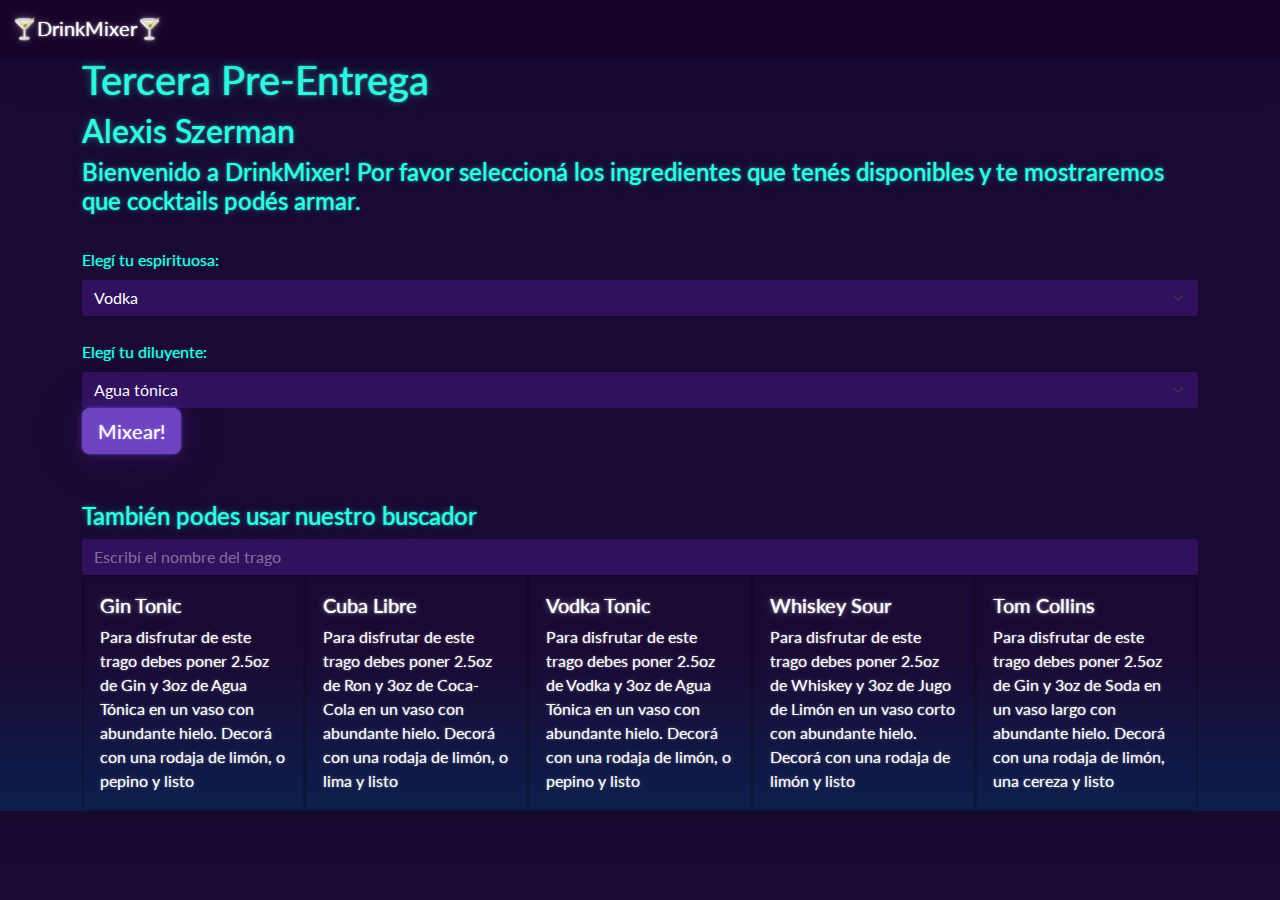
==== index.html @ ff7a6e4b "terceraPreentrega 005 - incluyendo validacion de la busqueda" ====
<!DOCTYPE html>
<html lang="en">

<head>
    <meta charset="UTF-8">
    <meta http-equiv="X-UA-Compatible" content="IE=edge">
    <meta name="viewport" content="width=device-width, initial-scale=1.0">
    <!-- Bootstrap linkeado -->
    <link rel="stylesheet" href="bootstrap.css">
    <title>🍸DrinkMixer🍸</title>
</head>

<body>
    <nav class="navbar navbar-expand-lg navbar-dark bg-dark">
        <div class="container-fluid">
          <a class="navbar-brand" href="#">🍸DrinkMixer🍸</a>
          <!-- <button type="button" class="btn btn-outline-light">Mis ingredientes</button> -->
        </div>
    </nav>

<div class="container">
    <h1>Tercera Pre-Entrega</h1>
    <h2>Alexis Szerman</h2>

    <h4>Bienvenido a DrinkMixer! Por favor seleccioná los ingredientes que tenés disponibles y te mostraremos que
        cocktails podés armar.</h4>

<form>
<!-- Dropdowns para elegir los ingredientes del trago con sus respectivos values -->

  <div class="form-group">
    <label class="form-label mt-4">Elegí tu espirituosa:</label>
    <select class="form-select" id="spirit">
      <option value="Vodka">Vodka</option>
      <option value="Ron">Ron</option>
      <option value="Gin">Gin</option>
      <option value="Whiskey">Whiskey</option>
      <option value="Tequila">Tequila</option>
    </select>
  </div>

  <div class="form-group">
    <label class="form-label mt-4">Elegí tu diluyente:</label>
        <select class="form-select" id="mixer">
          <option value="Agua Tónica">Agua tónica</option>
          <option value="Coca-Cola">Coca-Cola</option>
          <option value="Limonada">Limonada</option>
          <option value="Soda">Soda</option>
        </select>
  </div>
</form>

<button type="submit" class="btn btn-primary btn-lg btn-mix">Mixear!</button>
<div class="selector mt-5"></div>  

</div>
    


<div class="container">
  <h4>También podes usar nuestro buscador</h4>
  <input class="form-control me-sm-2" type="search" id="inputSearch" placeholder="Escribí el nombre del trago">
<div class="cocktail-cards d-flex"></div>
<div class="cocktail-cards-error"></div>

</div>


    <script src="https://cdn.jsdelivr.net/npm/bootstrap@5.3.0-alpha1/dist/js/bootstrap.bundle.min.js"
        integrity="sha384-w76AqPfDkMBDXo30jS1Sgez6pr3x5MlQ1ZAGC+nuZB+EYdgRZgiwxhTBTkF7CXvN" crossorigin="anonymous">
    </script>
    <script src="main.js"></script>
    <script src="search.js"></script>
</body>

</html>
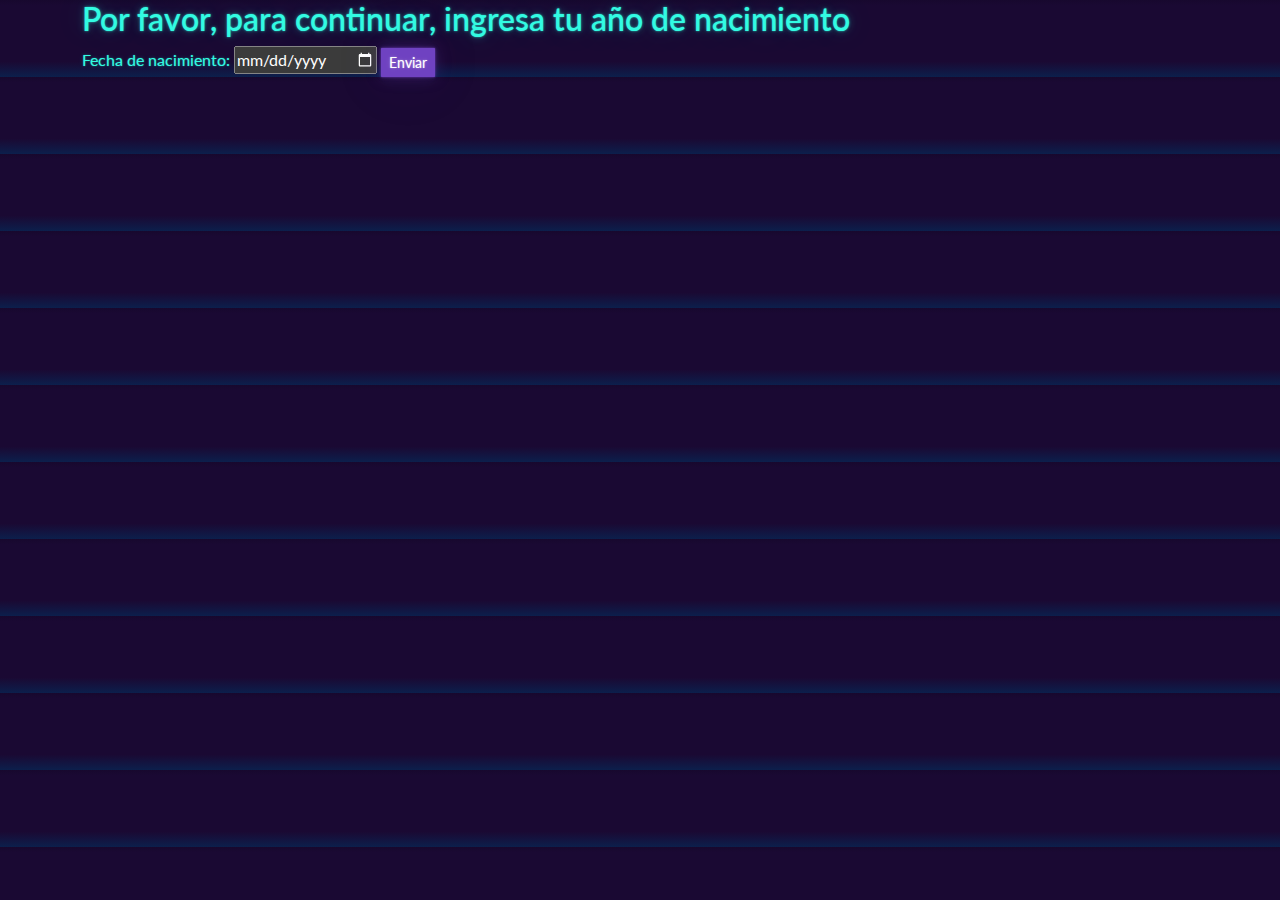
==== commit 53559d20: "terceraPreentrega 007 - agregando validador de edad" ====
--- a/index.html
+++ b/index.html
@@ -5,73 +5,21 @@
     <meta charset="UTF-8">
     <meta http-equiv="X-UA-Compatible" content="IE=edge">
     <meta name="viewport" content="width=device-width, initial-scale=1.0">
-    <!-- Bootstrap linkeado -->
     <link rel="stylesheet" href="bootstrap.css">
-    <title>🍸DrinkMixer🍸</title>
+    <title>Document</title>
 </head>
 
 <body>
-    <nav class="navbar navbar-expand-lg navbar-dark bg-dark">
-        <div class="container-fluid">
-          <a class="navbar-brand" href="#">🍸DrinkMixer🍸</a>
-          <!-- <button type="button" class="btn btn-outline-light">Mis ingredientes</button> -->
-        </div>
-    </nav>
+    <div class="container">
+        <h2>Por favor, para continuar, ingresa tu año de nacimiento</h2>
+        <form>
+            <label for="birth-date">Fecha de nacimiento:</label>
+            <input type="date" id="birth-date" name="birth-date">
+            <button type="submit" class="btn btn-primary btn-sm" id="submit-button">Enviar</button>
+        </form>
+    </div>
 
-<div class="container">
-    <h1>Tercera Pre-Entrega</h1>
-    <h2>Alexis Szerman</h2>
-
-    <h4>Bienvenido a DrinkMixer! Por favor seleccioná los ingredientes que tenés disponibles y te mostraremos que
-        cocktails podés armar.</h4>
-
-<form>
-<!-- Dropdowns para elegir los ingredientes del trago con sus respectivos values -->
-
-  <div class="form-group">
-    <label class="form-label mt-4">Elegí tu espirituosa:</label>
-    <select class="form-select" id="spirit">
-      <option value="Vodka">Vodka</option>
-      <option value="Ron">Ron</option>
-      <option value="Gin">Gin</option>
-      <option value="Whiskey">Whiskey</option>
-      <option value="Tequila">Tequila</option>
-    </select>
-  </div>
-
-  <div class="form-group">
-    <label class="form-label mt-4">Elegí tu diluyente:</label>
-        <select class="form-select" id="mixer">
-          <option value="Agua Tónica">Agua tónica</option>
-          <option value="Coca-Cola">Coca-Cola</option>
-          <option value="Limonada">Limonada</option>
-          <option value="Soda">Soda</option>
-        </select>
-  </div>
-</form>
-
-<button type="submit" class="btn btn-primary btn-lg btn-mix">Mixear!</button>
-<div class="selector mt-5"></div>  
-
-</div>
-    
-
-
-<div class="container">
-  <h4>También podes usar nuestro buscador</h4>
-  <input class="form-control me-sm-2" type="search" id="inputSearch" placeholder="Escribí el nombre del trago">
-<div class="cocktail-cards d-flex"></div>
-<div class="cocktail-cards-error"></div>
-
-</div>
-
-
-    <script src="https://cdn.jsdelivr.net/npm/bootstrap@5.3.0-alpha1/dist/js/bootstrap.bundle.min.js"
-        integrity="sha384-w76AqPfDkMBDXo30jS1Sgez6pr3x5MlQ1ZAGC+nuZB+EYdgRZgiwxhTBTkF7CXvN" crossorigin="anonymous">
-    </script>
-    <script src="main.js"></script>
-    <script src="search.js"></script>
+    <script src="index.js"></script>
 </body>
 
-</html>
-
+</html>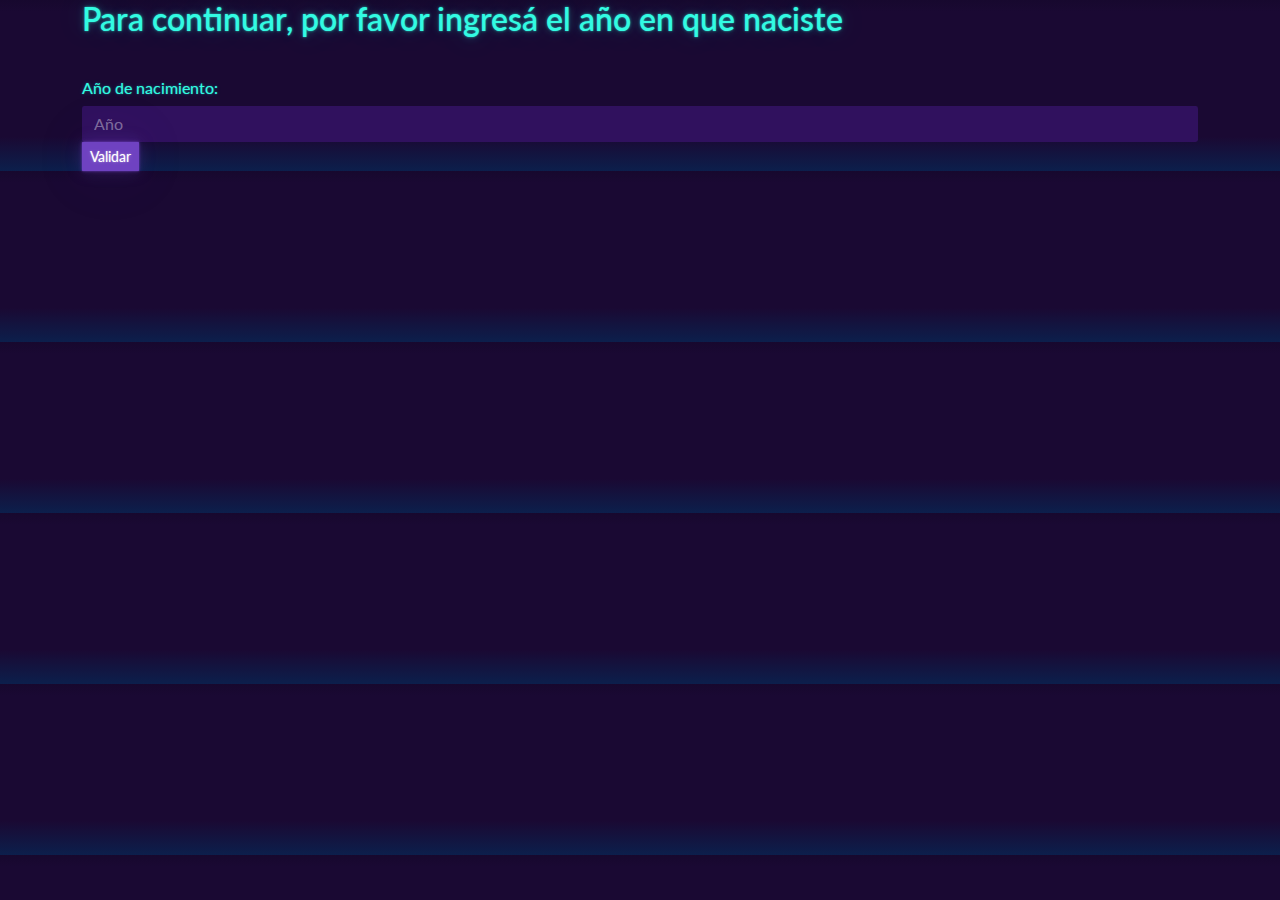
==== commit 5ad0e5e1: "terceraPreentrega 008 - viendo donde meter json" ====
--- a/index.html
+++ b/index.html
@@ -11,13 +11,16 @@
 
 <body>
     <div class="container">
-        <h2>Por favor, para continuar, ingresa tu año de nacimiento</h2>
-        <form>
-            <label for="birth-date">Fecha de nacimiento:</label>
-            <input type="date" id="birth-date" name="birth-date">
-            <button type="submit" class="btn btn-primary btn-sm" id="submit-button">Enviar</button>
+        <h2>Para continuar, por favor ingresá el año en que naciste</h2>
+        <form class="form-group">
+            <label class="col-form-label mt-4" for="birth-year">Año de nacimiento:</label>
+            <input type="text" class="form-control" placeholder="Año" id="birth-year" name="birth-year"
+                pattern="[0-9]{4}">
+            <button type="submit" class="btn btn-primary btn-sm" id="submit-button">Validar</button>
         </form>
     </div>
+    <div class="age-error"></div>
+
 
     <script src="index.js"></script>
 </body>
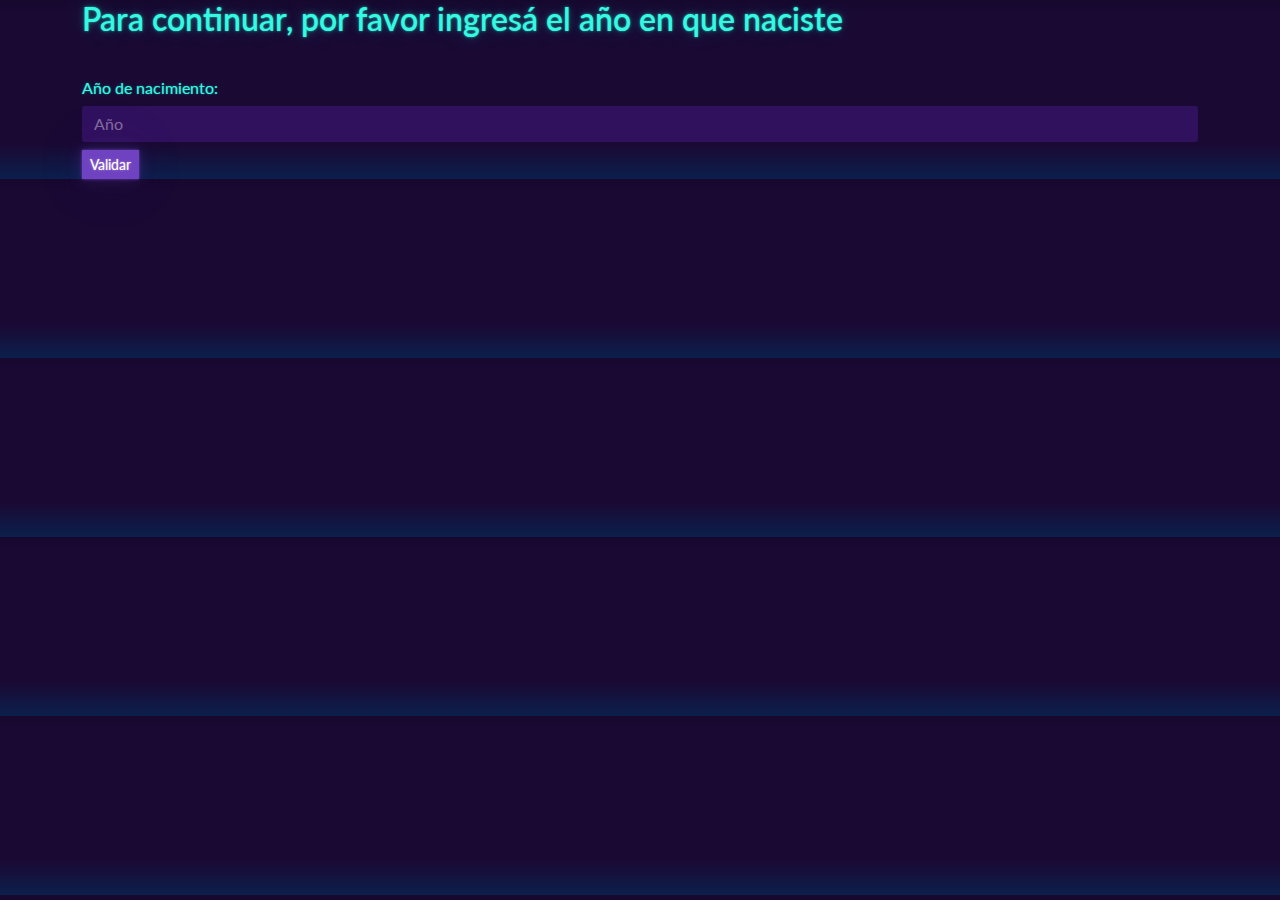
==== commit 6526501f: "terceraPreentrega 010 - lista para entregar" ====
--- a/index.html
+++ b/index.html
@@ -5,8 +5,9 @@
     <meta charset="UTF-8">
     <meta http-equiv="X-UA-Compatible" content="IE=edge">
     <meta name="viewport" content="width=device-width, initial-scale=1.0">
-    <link rel="stylesheet" href="bootstrap.css">
-    <title>Document</title>
+    <!-- Bootstrap linkeado -->
+    <link rel="stylesheet" href="../css/bootstrap.css">
+    <title>🍸DrinkMixer🍸</title>
 </head>
 
 <body>
@@ -14,15 +15,16 @@
         <h2>Para continuar, por favor ingresá el año en que naciste</h2>
         <form class="form-group">
             <label class="col-form-label mt-4" for="birth-year">Año de nacimiento:</label>
+            <!-- Encontré que pattern permite especificar los numeros a utilizar y la cantidad-->
             <input type="text" class="form-control" placeholder="Año" id="birth-year" name="birth-year"
-                pattern="[0-9]{4}">
-            <button type="submit" class="btn btn-primary btn-sm" id="submit-button">Validar</button>
+                pattern="[0-9]{4}"> 
+            <button type="submit" class="btn btn-primary btn-sm mt-2" id="submit-button">Validar</button>
         </form>
     </div>
     <div class="age-error"></div>
 
 
-    <script src="index.js"></script>
+    <script src="../js/index.js"></script>
 </body>
 
 </html>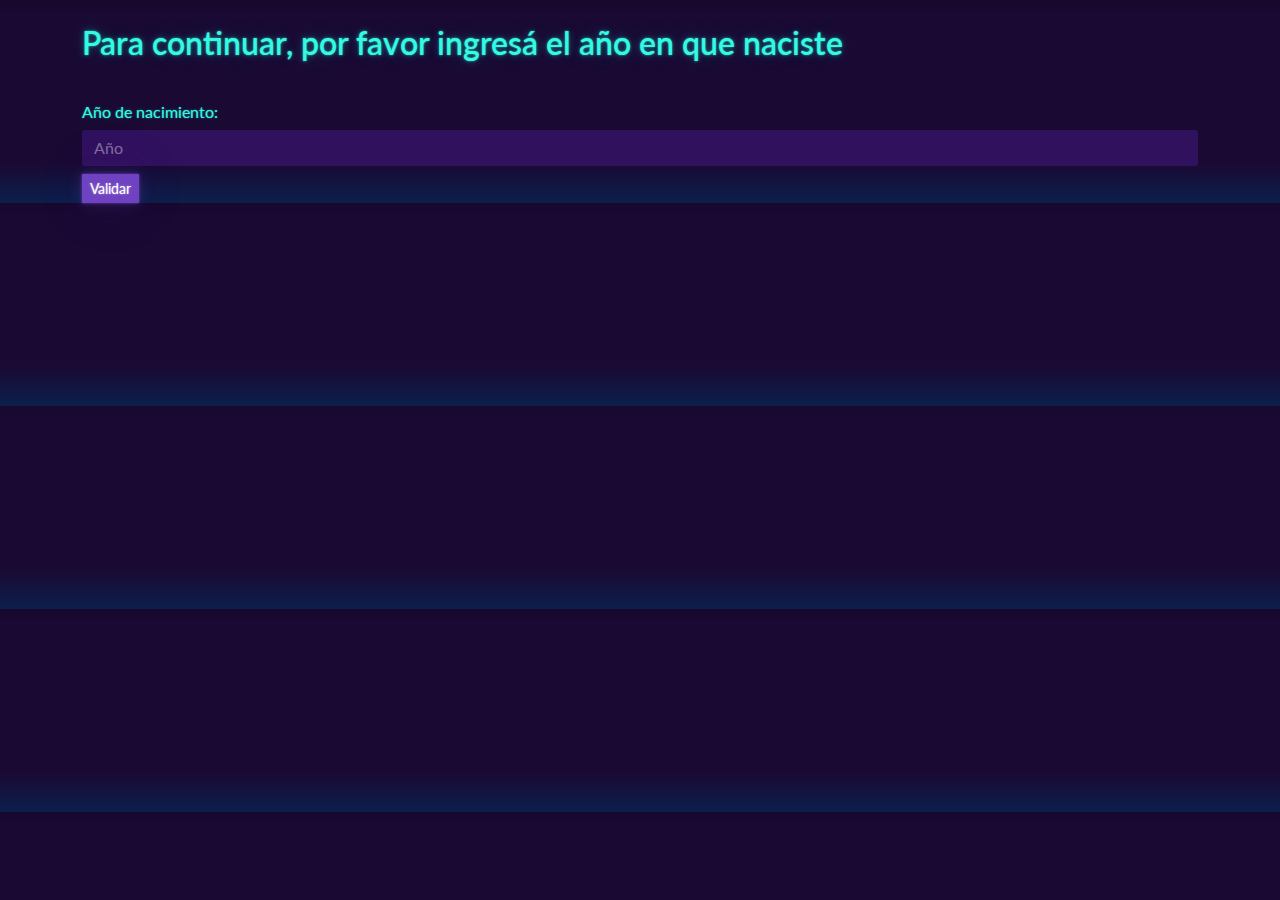
==== commit f9d88b7e: "sweet alert agregado" ====
--- a/index.html
+++ b/index.html
@@ -12,7 +12,7 @@
 
 <body>
     <div class="container">
-        <h2>Para continuar, por favor ingresá el año en que naciste</h2>
+        <h2 class="mt-4">Para continuar, por favor ingresá el año en que naciste</h2>
         <form class="form-group">
             <label class="col-form-label mt-4" for="birth-year">Año de nacimiento:</label>
             <!-- Encontré que pattern permite especificar los numeros a utilizar y la cantidad-->
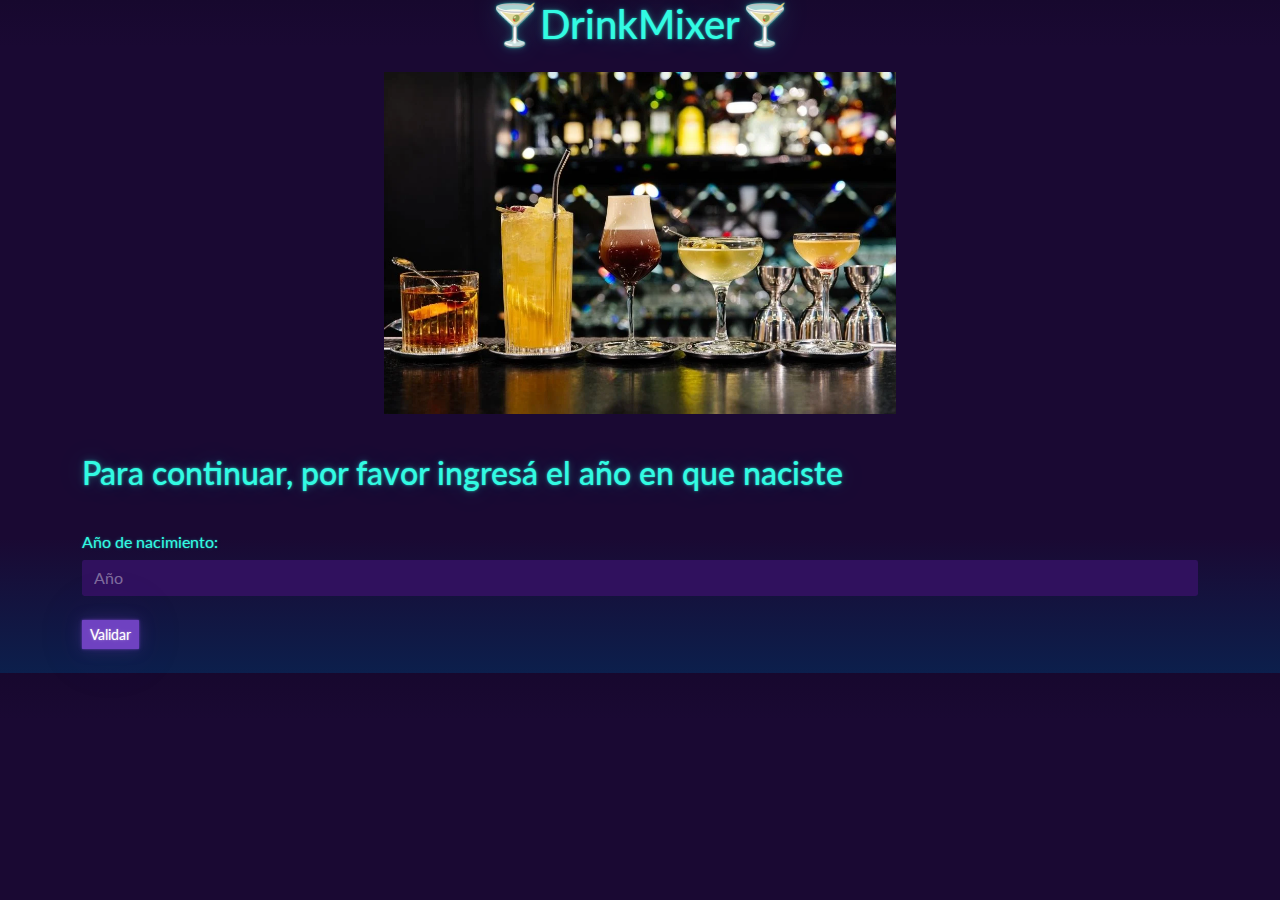
==== commit 4ccabac2: "entrega final terminada" ====
--- a/index.html
+++ b/index.html
@@ -5,20 +5,28 @@
     <meta charset="UTF-8">
     <meta http-equiv="X-UA-Compatible" content="IE=edge">
     <meta name="viewport" content="width=device-width, initial-scale=1.0">
+    <link rel="stylesheet" href="../css/style.css">
     <!-- Bootstrap linkeado -->
     <link rel="stylesheet" href="../css/bootstrap.css">
     <title>🍸DrinkMixer🍸</title>
 </head>
 
 <body>
-    <div class="container">
+    
+    <div class="parent">
+        <h1>🍸DrinkMixer🍸</h1>
+        <img class= "imageIndex"src="images/cocktails.webp" alt="cocktails">
+    </div>
+       
+
+        <div class="container">
         <h2 class="mt-4">Para continuar, por favor ingresá el año en que naciste</h2>
         <form class="form-group">
             <label class="col-form-label mt-4" for="birth-year">Año de nacimiento:</label>
             <!-- Encontré que pattern permite especificar los numeros a utilizar y la cantidad-->
             <input type="text" class="form-control" placeholder="Año" id="birth-year" name="birth-year"
                 pattern="[0-9]{4}"> 
-            <button type="submit" class="btn btn-primary btn-sm mt-2" id="submit-button">Validar</button>
+            <button type="submit" class="btn btn-primary btn-sm my-4" id="submit-button">Validar</button>
         </form>
     </div>
     <div class="age-error"></div>
--- a/css/style.css
+++ b/css/style.css
@@ -0,0 +1,23 @@
+@media (min-width: 992px) {
+    .card-grid {
+      display: grid;
+      grid-template-columns: repeat(4, 1fr);
+    }
+  }
+  
+  @media (max-width: 991px) {
+    .card-grid {
+      display: grid;
+      grid-template-columns: repeat(1, 1fr);
+    }
+  }
+  
+ .parent {
+    display:grid;
+    place-items: center;
+    }
+
+.imageIndex {
+  width: 40%;
+  margin: 1rem;
+}
